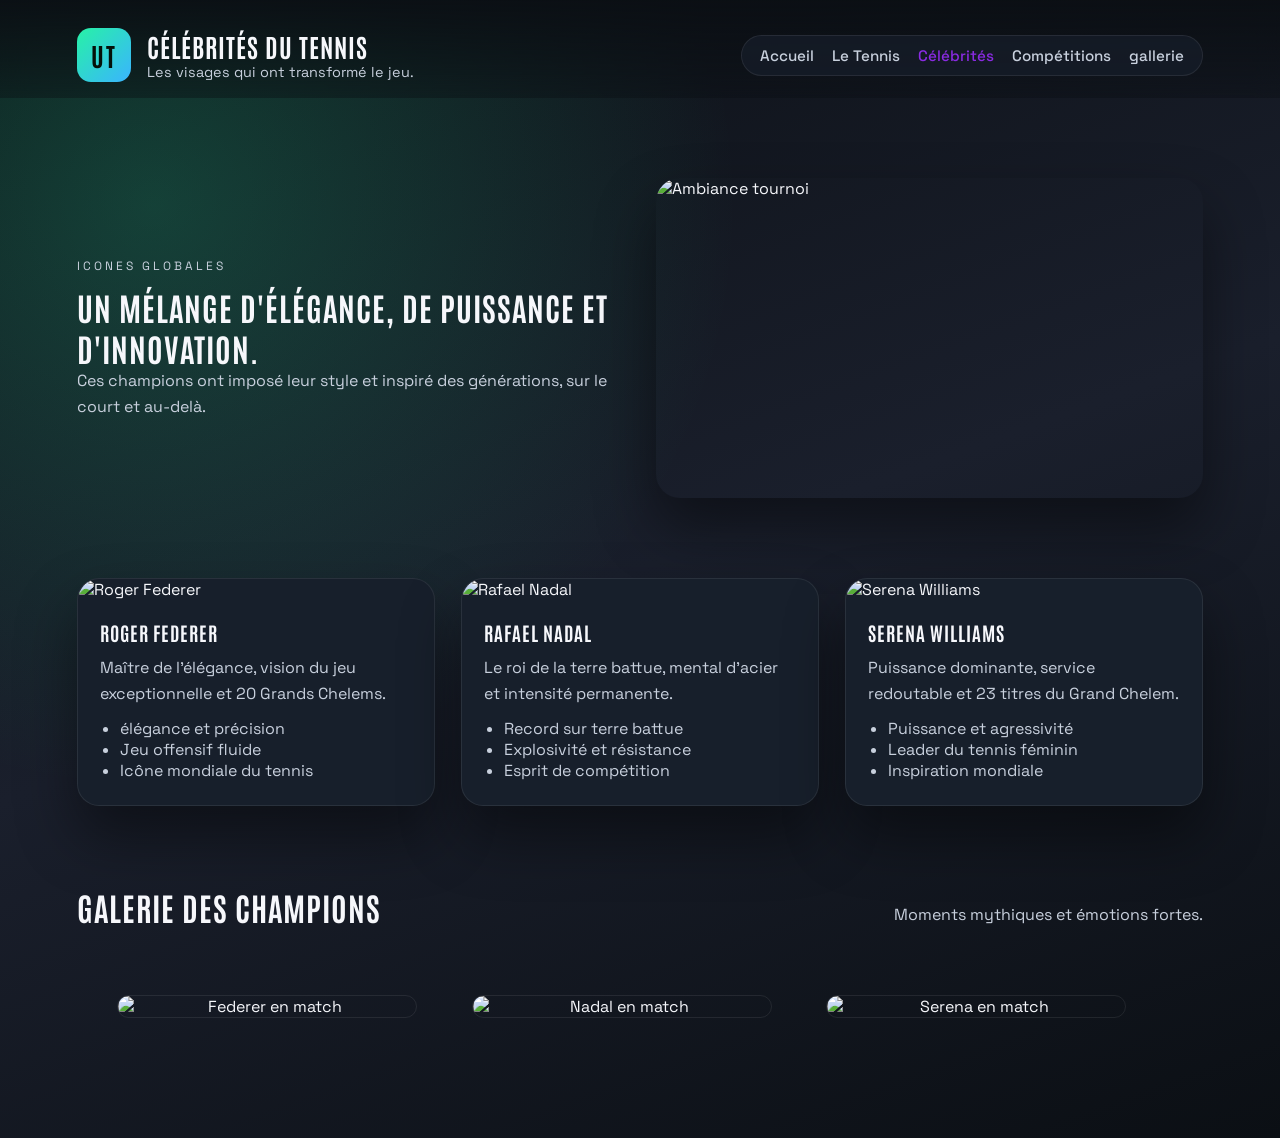
==== Celebrites.html @ 31d6d827 "Add files via upload" ====
﻿<!DOCTYPE html>
<html lang="fr">
<head>
  <meta charset="UTF-8">
  <meta name="viewport" content="width=device-width, initial-scale=1">
  <title>Célébrités du Tennis</title>
  <link rel="stylesheet" href="style.css">
</head>
<body class="page-celebrites">
  <header class="site-header">
    <div class="brand">
      <span class="brand-mark">UT</span>
      <div>
        <h1>Célébrités du Tennis</h1>
        <p>Les visages qui ont transformé le jeu.</p>
      </div>
    </div>
    <nav class="site-nav">
      <a href="index.html">Accueil</a>
      <a href="tennis.html">Le Tennis</a>
      <a href="celebrites.html" aria-current="page">Célébrités</a>
      <a href="competitions.html">Compétitions</a>
      <a href="gallery.html">gallerie</a>
    </nav>
  </header>

  <main>
    <section class="section section-spotlight">
      <div>
        <p class="eyebrow">Icones globales</p>
        <h2>Un mélange d'élégance, de puissance et d'innovation.</h2>
        <p>
          Ces champions ont imposé leur style et inspiré des générations, sur le court et au-delà.
        </p>
      </div>
      <img src="ambiance.jpg" alt="Ambiance tournoi">
    </section>

    <section class="section">
      <div class="grid">
        <article class="card profile">
          <img src="roger 2.jpg" alt="Roger Federer">
          <div class="card-body">
            <h3>Roger Federer</h3>
            <p>Maître de l'élégance, vision du jeu exceptionnelle et 20 Grands Chelems.</p>
            <ul class="list">
              <li>élégance et précision</li>
              <li>Jeu offensif fluide</li>
              <li>Icône mondiale du tennis</li>
            </ul>
            <div><a href=" "></a></div>
          </div>
        </article>
        <article class="card profile">
          <img src="nadal.jpg" alt="Rafael Nadal">
          <div class="card-body">
            <h3>Rafael Nadal</h3>
            <p>Le roi de la terre battue, mental d'acier et intensité permanente.</p>
            <ul class="list">
              <li>Record sur terre battue</li>
              <li>Explosivité et résistance</li>
              <li>Esprit de compétition</li>
            </ul>
          </div>
        </article>
        <article class="card profile">
          <img src="williams.jpg" alt="Serena Williams">
          <div class="card-body">
            <h3>Serena Williams</h3>
            <p>Puissance dominante, service redoutable et 23 titres du Grand Chelem.</p>
            <ul class="list">
              <li>Puissance et agressivité</li>
              <li>Leader du tennis féminin</li>
              <li>Inspiration mondiale</li>
            </ul>
          </div>
        </article>
      </div>
    </section>

    <section class="section section-gallery">
      <div class="section-head">
        <h3>Galerie des champions</h3>
        <p>Moments mythiques et émotions fortes.</p>
      </div>
      <div class="gallery">
        <img src="roger match.jpg" alt="Federer en match">
        <img src="raph match.jpg" alt="Nadal en match">
        <img src="serena match.jpg" alt="Serena en match">
      </div>
    </section>
  </main>
</body>
</html>
---- style.css ----
﻿@import url('http://fonts.googleapis.com/css2?family=Antonio:wght@300;500;700&family=Space+Grotesk:wght@300;400;500;600;700&display=swap');

:root{
  --bg:#0b0f14;
  --bg-alt:#121822;
  --surface:#171f2b;
  --surface-strong:#1d2734;
  --text:#f6f7fb;
  --muted:#c8d0dd;
  --accent:#27f2a6;
  --accent-2:#3ab4ff;
  --shadow:0 30px 60px rgba(0,0,0,0.45);
  --radius:24px;
}

*{
  box-sizing:border-box;
  margin:0;
  padding:0;
}

body{
  font-family:"Space Grotesk", "Segoe UI", sans-serif;
  background:
    radial-gradient(circle at 10% 15%, rgba(39,242,166,0.15), transparent 45%),
    radial-gradient(circle at 80% 10%, rgba(58,180,255,0.18), transparent 40%),
    linear-gradient(140deg, #0b0f14 0%, #111825 45%, #0b0f14 100%);
  color:var(--text);
  min-height:100vh;
}

img{
  max-width:100%;
  display:block;
}

a{
  color:inherit;
  text-decoration:none;
}

.site-header{
  display:flex;
  justify-content:space-between;
  align-items:center;
  padding:28px 6vw 16px;
  gap:24px;
  position:sticky;
  top:0;
  z-index:10;
  background:linear-gradient(180deg, rgba(11,15,20,0.95), rgba(11,15,20,0.4));
  backdrop-filter: blur(12px);
}

.brand{
  display:flex;
  align-items:center;
  gap:16px;
}

.brand-mark{
  font-family:"Antonio", sans-serif;
  font-size:1.6rem;
  font-weight:700;
  padding:10px 14px;
  border-radius:14px;
  background:linear-gradient(135deg, var(--accent), var(--accent-2));
  color:#04110a;
  letter-spacing:2px;
}

.brand h1{
  font-family:"Antonio", sans-serif;
  font-size:1.6rem;
  letter-spacing:1px;
  text-transform:uppercase;
}

.brand p{
  color:var(--muted);
  font-size:0.9rem;
}

.site-nav{
  display:flex;
  gap:18px;
  padding:10px 18px;
  border-radius:999px;
  background:rgba(23,31,43,0.7);
  border:1px solid rgba(255,255,255,0.08);
}

.site-nav a{
  font-size:0.95rem;
  font-weight:500;
  color:var(--muted);
  transition:color 0.3s ease;
}

.site-nav a:hover,
.site-nav a[aria-current="page"]{
  color:var(--text);
  color: blueviolet;
  box-shadow: green;
}

.hero{
  position:relative;
  height:85vh;
  display:flex;
  align-items:flex-end;
  padding:0 6vw 80px;
  overflow:hidden;
}

.v-arriere{
  position:absolute;
  top:0;
  left:0;
  width:100%;
  height:100%;
  object-fit:cover;
  z-index: -1;
}

.hero-overlay{
  position:absolute;
  inset:0;
  background:linear-gradient(130deg, rgba(7,10,14,0.35), rgba(7,10,14,0.8));
}

.hero-content{
  position:relative;
  max-width:620px;
  z-index:1;
}


.eyebrow{
  text-transform:uppercase;
  letter-spacing:3px;
  color:var(--accent);
  font-size:0.75rem;
  margin-bottom:10px;
}

.hero-content h2{
  font-family:"Antonio", sans-serif;
  font-size:3.2rem;
  line-height:1.05;
  margin-bottom:16px;
}

.hero-content p{
  color:var(--muted);
  font-size:1.05rem;
  line-height:1.6;
  margin-bottom:24px;
}

.hero-actions{
  display:flex;
  gap:16px;
  flex-wrap:wrap;
}

.btn{
  display: inline-block;
  background-color: #1a1f2c;
  color: #0b1b24;
  text-decoration: none;
  padding:10px 20px;
  border-radius:999px;
  font-weight:600;
  border:1px solid transparent;
  transition:transform 0.3s ease, box-shadow 0.3s ease, background 0.3s ease;
}

.btn.primary{
  background:linear-gradient(135deg, var(--accent), var(--accent-2));
  color:#04110a;
  box-shadow:0 12px 30px rgba(39,242,166,0.25);
}

.btn.ghost{
  border:1px solid rgba(255,255,255,0.3);
  color:var(--text);
  background:rgba(23,31,43,0.4);
}

.btn:hover{
  transform:translateY(-2px);
  background-color: azure;
}

main{
  padding:0 6vw 80px;
}

.section{
  margin-top:80px;
}

.section-head{
  display:flex;
  justify-content:space-between;
  align-items:flex-end;
  gap:24px;
  margin-bottom:28px;
}

.section h3,
.section h2{
  font-family:"Antonio", sans-serif;
  text-transform:uppercase;
  letter-spacing:1px;
  font-size:2rem;
}

.section p{
  color:var(--muted);
  line-height:1.6;
}

.section-intro{
  display:grid;
  grid-template-columns:repeat(auto-fit, minmax(260px, 1fr));
  gap:32px;
  align-items:center;
  background:linear-gradient(135deg, rgba(23,31,43,0.8), rgba(23,31,43,0.4));
  border-radius:var(--radius);
  padding:36px;
  border:1px solid rgba(255,255,255,0.08);
}

.stats{
  display:grid;
  gap:18px;
}

.stat{
  background:rgba(12,18,26,0.7);
  padding:16px 20px;
  border-radius:18px;
  border:1px solid rgba(255,255,255,0.08);
}

.stat span{
  font-family:"Antonio", sans-serif;
  font-size:1.8rem;
  color:var(--accent);
}

.grid{
  display:grid;
  gap:26px;
  grid-template-columns:repeat(auto-fit, minmax(240px, 1fr));
}

.card{
  background:var(--surface);
  border-radius:22px;
  overflow:hidden;
  box-shadow:var(--shadow);
  border:1px solid rgba(255,255,255,0.08);
  transition:transform 0.3s ease, box-shadow 0.3s ease;
}

.card img{
  width:100%;
  height:auto;
  object-fit:cover;
  object-position: center top;
  border-radius: 12px;
}

.card-body{
  padding:20px 22px 24px;
}

.card h4,
.card h3{
  font-size:1.2rem;
  margin-bottom:10px;
}

.card:hover{
  transform:translateY(-6px);
  box-shadow:0 24px 50px rgba(0,0,0,0.45);
}

.tag{
  display:inline-flex;
  padding:6px 12px;
  border-radius:999px;
  background:rgba(39,242,166,0.15);
  color:var(--accent);
  font-size:0.75rem;
  text-transform:uppercase;
  letter-spacing:1px;
}

.gallery{
  display:grid;
  grid-template-columns:repeat(auto-fit, minmax(220px, 1fr));
  gap:18px;
}

.gallery img{
  border-radius:20px;
  height: auto;
  object-fit:cover;
  transition:transform 0.4s ease, box-shadow 0.4s ease;
  border:1px solid rgba(255,255,255,0.08);
  width: 300px;
}

.gallery img:hover{
  transform:scale(1.03);
  box-shadow:0 20px 40px rgba(0,0,0,0.4);
}

.section-cta{
  display:flex;
  justify-content:space-between;
  align-items:center;
  gap:32px;
  padding:36px;
  border-radius:var(--radius);
  background:linear-gradient(135deg, rgba(39,242,166,0.15), rgba(58,180,255,0.2));
  border:1px solid rgba(255,255,255,0.12);
}

.section-spotlight,
.tennis-hero{
  display:grid;
  grid-template-columns:repeat(auto-fit, minmax(260px, 1fr));
  gap:32px;
  align-items:center;
}

.section-spotlight img,
.tennis-hero img{
  border-radius:var(--radius);
  height:320px;
  object-fit:cover;
  box-shadow:var(--shadow);
}

.list{
  list-style:disc;
  padding-left:20px;
  margin-top:12px;
  color:var(--muted);
}

.site-footer{
  padding:40px 6vw;
  text-align:center;
  color:var(--muted);
}

.page-tennis{
  background:
    radial-gradient(circle at 20% 20%, rgba(39,242,166,0.12), transparent 45%),
    radial-gradient(circle at 80% 20%, rgba(58,180,255,0.16), transparent 45%),
    linear-gradient(160deg, #0f2b1f 0%, #0b1b24 45%, #0b0f14 100%);
}

.page-competitions{
  background:
    radial-gradient(circle at 15% 20%, rgba(58,180,255,0.2), transparent 40%),
    linear-gradient(160deg, #0b0f14 0%, #141c2a 55%, #0b0f14 100%);
}

.page-celebrites{
  background:
    radial-gradient(circle at 12% 18%, rgba(39,242,166,0.2), transparent 40%),
    linear-gradient(160deg, #0b0f14 0%, #1a1f2c 50%, #0b0f14 100%);
}

@media (max-width:900px){
  .site-header{
    flex-direction:column;
    align-items:flex-start;
  }

  .section-head{
    flex-direction:column;
    align-items:flex-start;
  }

  .section-cta{
    flex-direction:column;
    align-items:flex-start;
  }

  .hero{
    height:auto;
    padding-top:120px;
  }

  .hero-content h2{
    font-size:2.4rem;
  }
}

@media (max-width:600px){
  .site-nav{
    flex-wrap:wrap;
  }

  .hero-actions{
    flex-direction:column;
    align-items:flex-start;
  }
}


#background-video{
  position: fixed;
  right: 0;
  bottom: 0;
  min-width: 100%;
  min-height: 100%;
  z-index: -1;
  object-fit: cover;
}
.content{
  color: white;
  text-align: center;
  margin-top: 200px;
  font-size: 30px;
}










/* Gallery - photos */
.gallery {
    padding: 40px;
    text-align: center;
}

.gallery-container {
    display: grid;
    grid-template-columns: repeat(auto-fit, minmax(250px, 1fr));
    gap: 20px;
    margin-top: 20px;
}

.gallery-container img {
    width: 200px;
    height: auto;
    object-fit: cover;
    border-radius: 10px;
    transition: transform 0.3s;
}

.gallery-container img:hover {
    transform: scale(1.1);
}

/* Gallery - vidéos */
.video-container {
    display: flex;
    justify-content: center;
    gap: 20px;
    margin-top: 30px;
    flex-wrap: wrap;
    height: auto;
}

.video-container video {
    width: 250px;
    border-radius: 10px;
    transition: transform 0.3s;
    object-fit: cover;
}
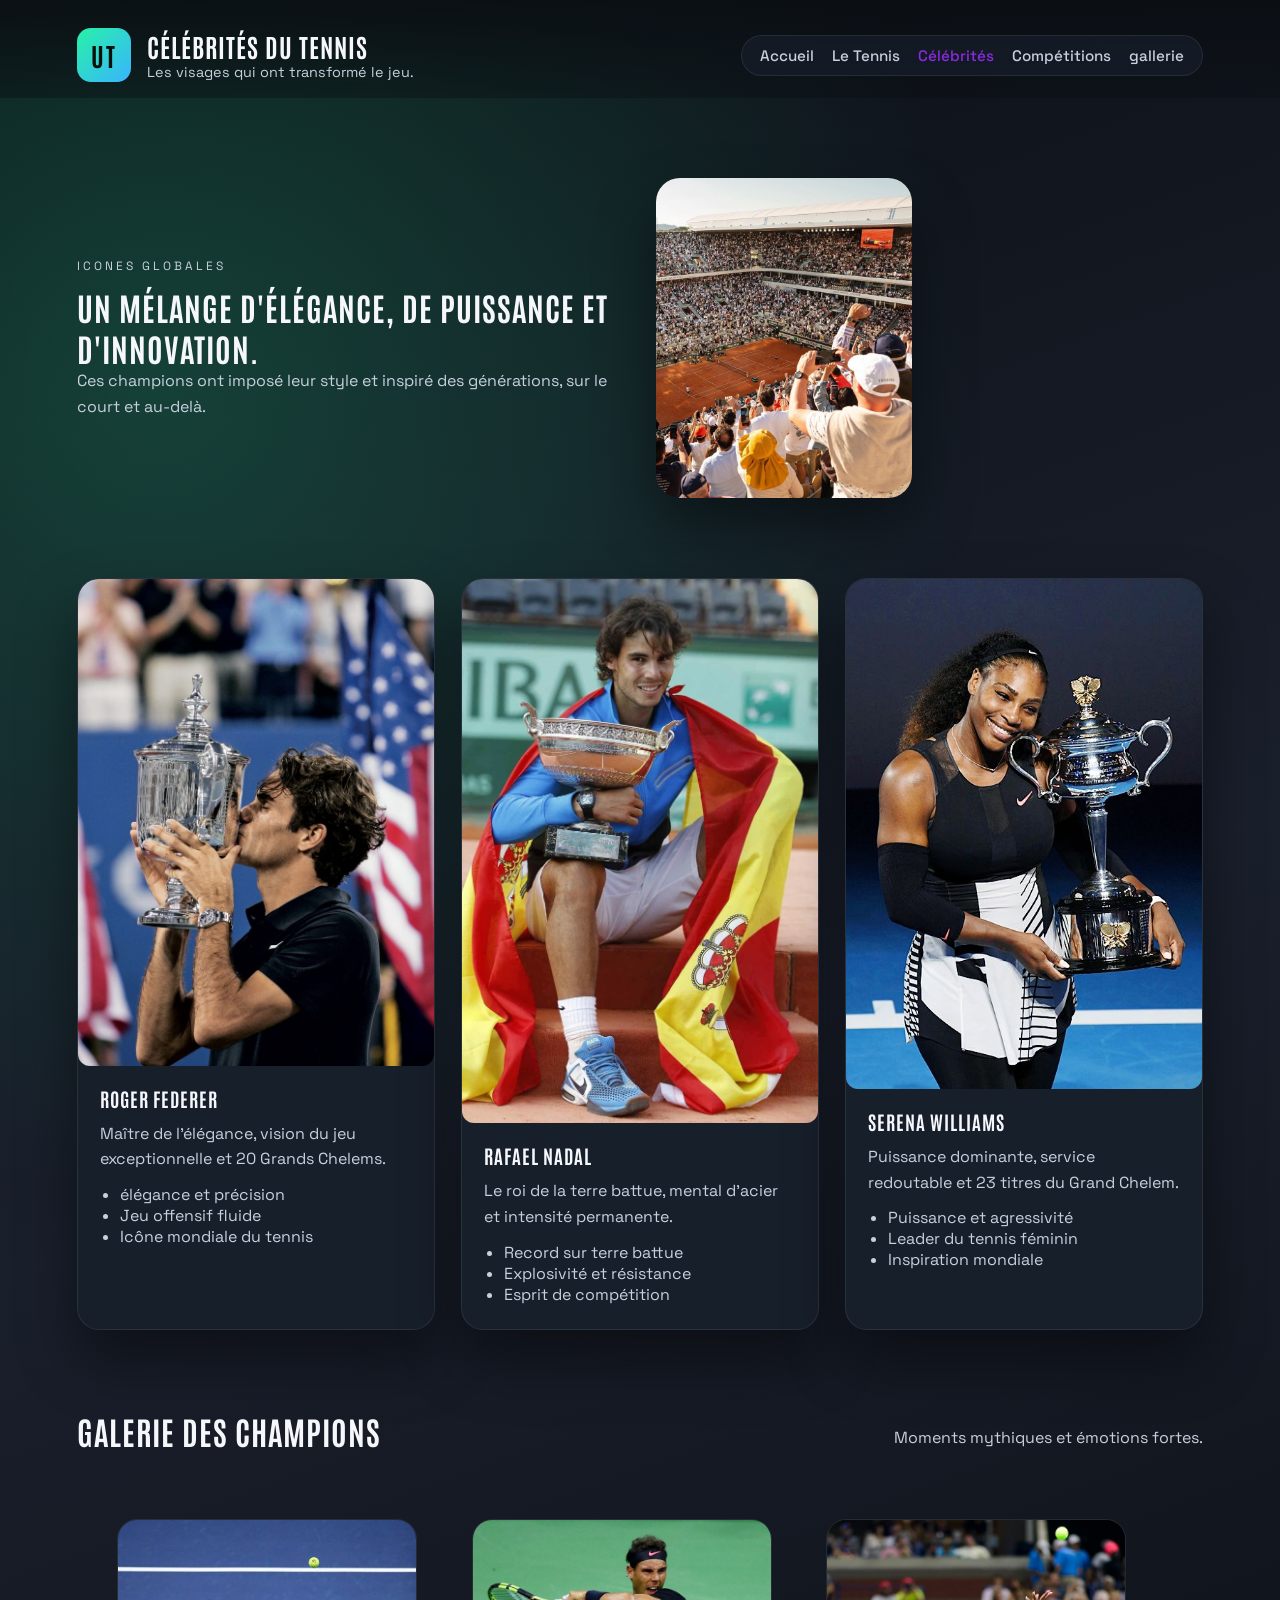
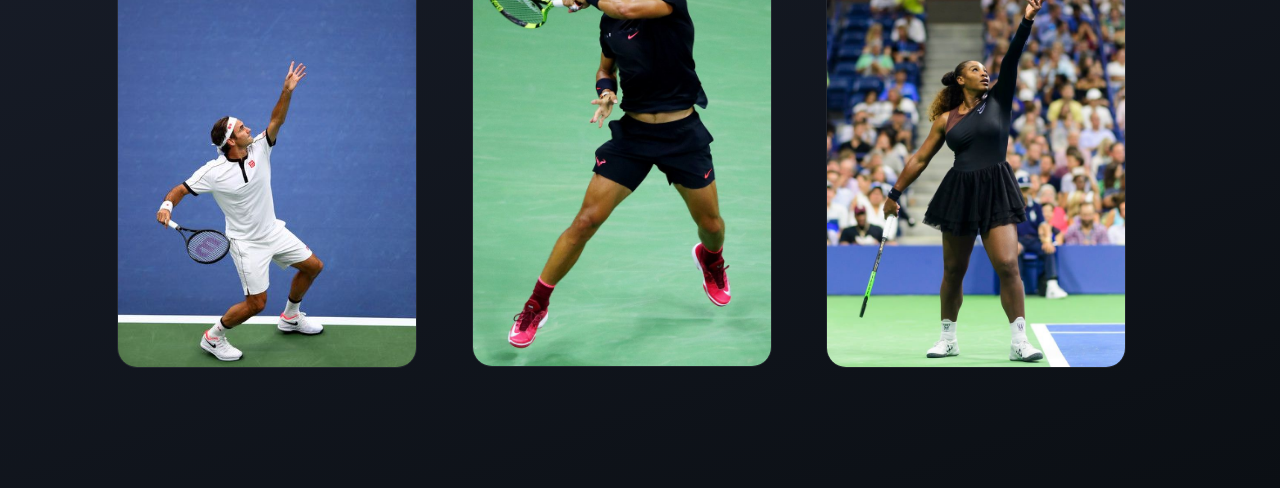
==== commit 14393d14: "Fix link to Celebrites.html in navigation" ====
--- a/Celebrites.html
+++ b/Celebrites.html
@@ -18,7 +18,7 @@
     <nav class="site-nav">
       <a href="index.html">Accueil</a>
       <a href="tennis.html">Le Tennis</a>
-      <a href="celebrites.html" aria-current="page">Célébrités</a>
+      <a href="Celebrites.html" aria-current="page">Célébrités</a>
       <a href="competitions.html">Compétitions</a>
       <a href="gallery.html">gallerie</a>
     </nav>
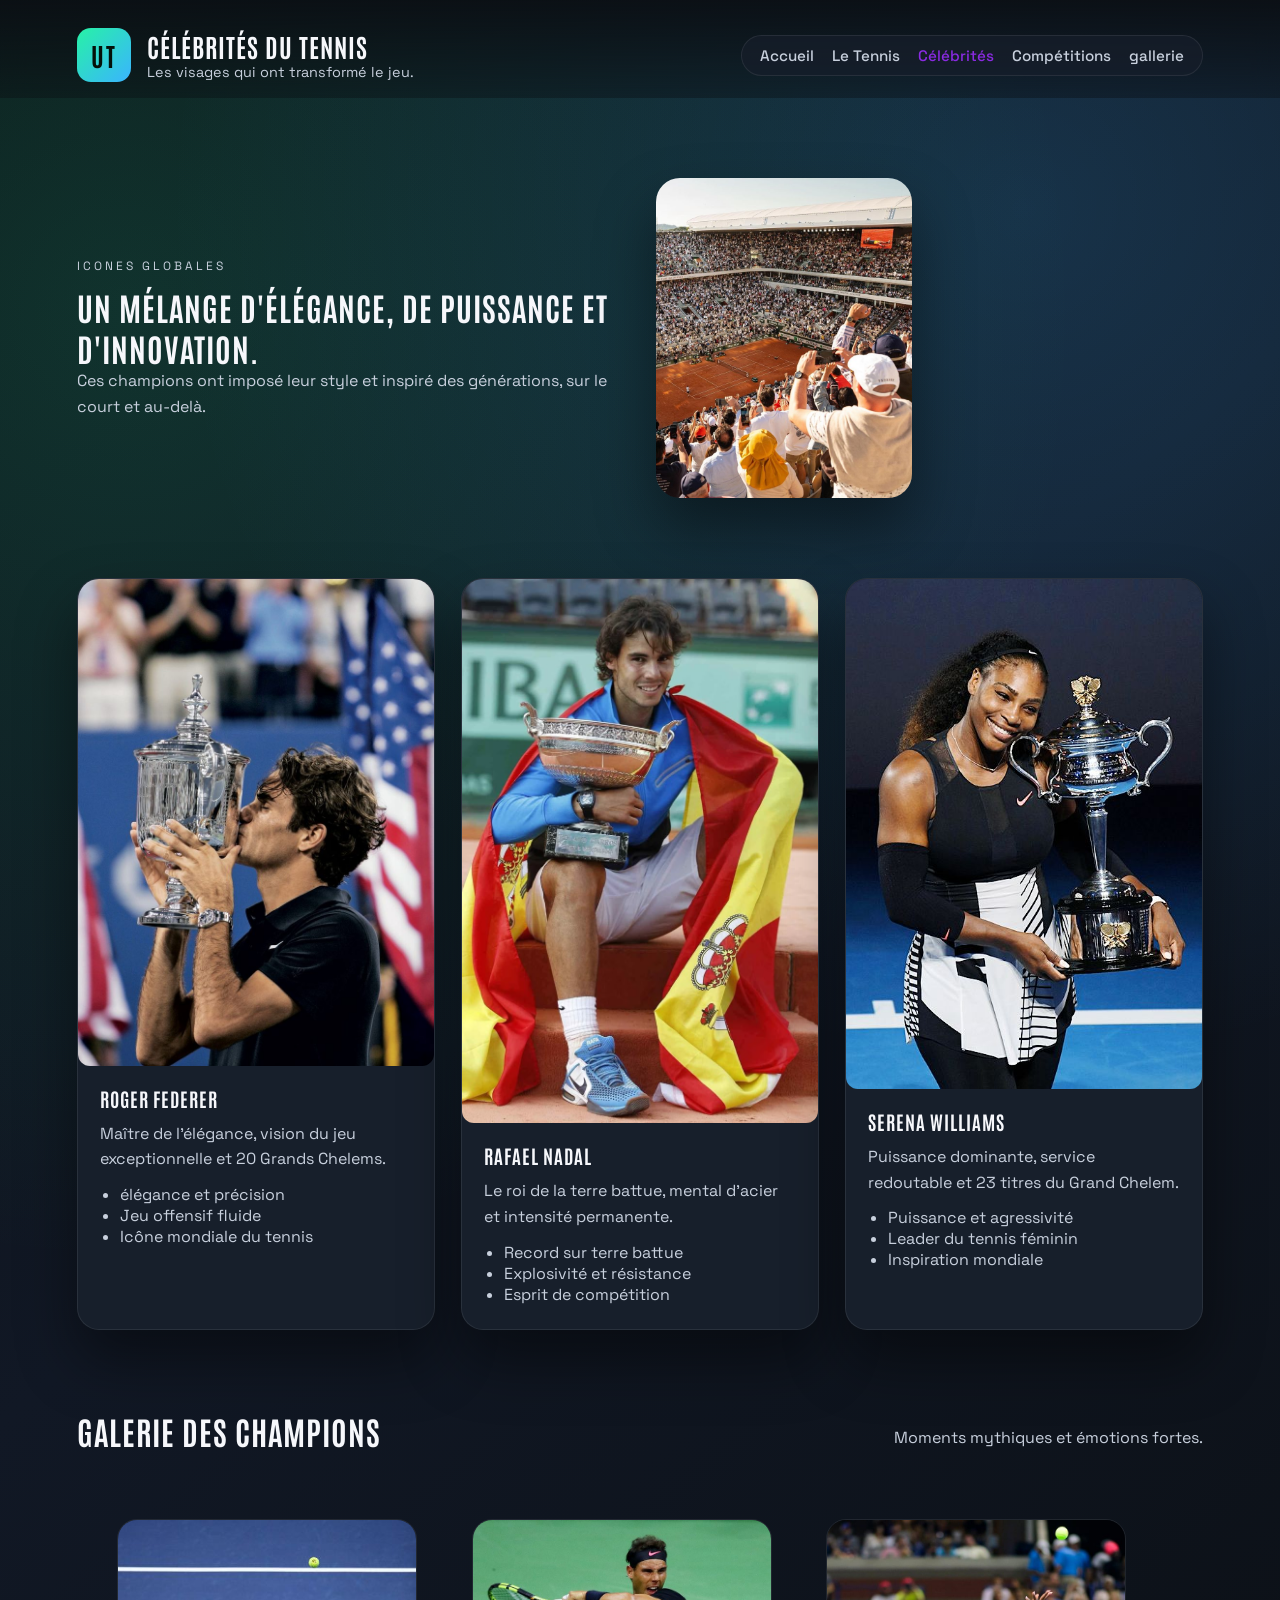
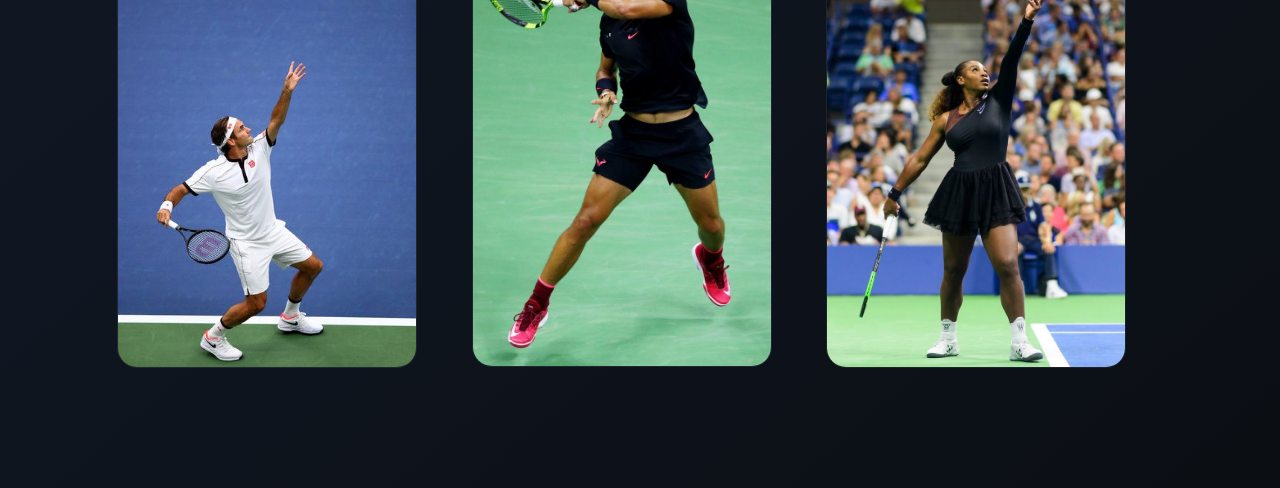
==== commit 663ccc22: "Fix body class name in Celebrites.html" ====
--- a/Celebrites.html
+++ b/Celebrites.html
@@ -6,7 +6,7 @@
   <title>Célébrités du Tennis</title>
   <link rel="stylesheet" href="style.css">
 </head>
-<body class="page-celebrites">
+<body class="page-Celebrites">
   <header class="site-header">
     <div class="brand">
       <span class="brand-mark">UT</span>
